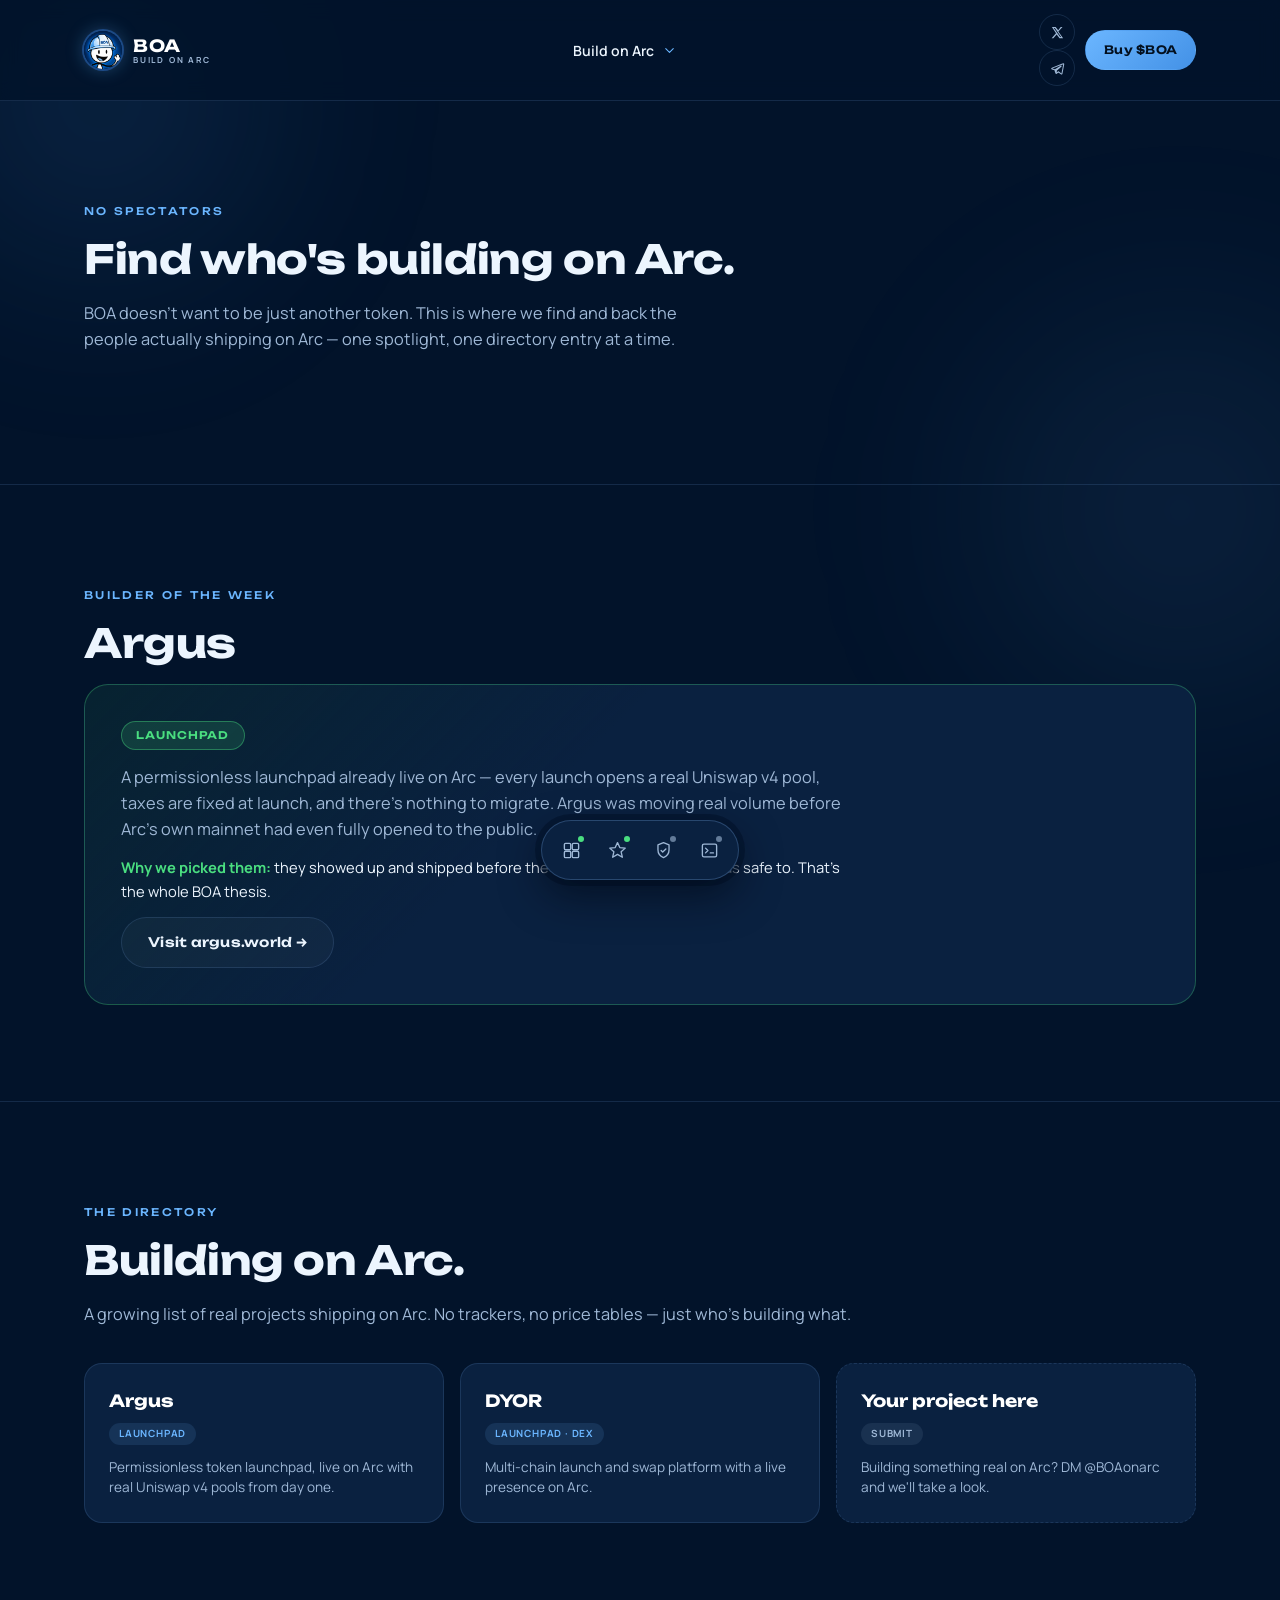
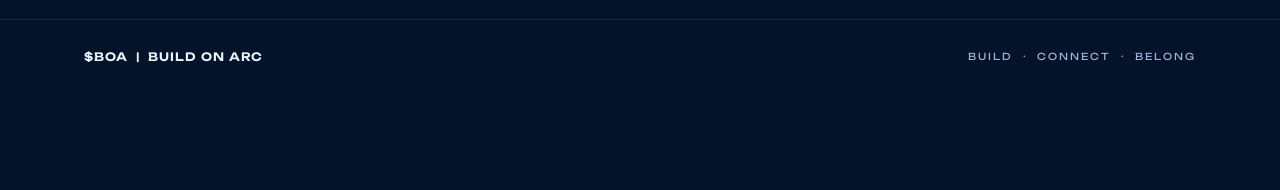
==== builders.html @ 2cd435d5 "Pivot: Builder Directory + Builder of the Week, replacing the trading-utility roadmap A competing pr" ====
<!DOCTYPE html>
<html lang="en">
<head>
<meta charset="UTF-8">
<meta name="viewport" content="width=device-width, initial-scale=1">
<title>Builder Directory — BOA</title>
<meta name="description" content="Every real project building on Arc, in one place — plus a weekly community spotlight. Curated by BOA.">
<meta property="og:title" content="Builder Directory — BOA">
<meta property="og:description" content="Every real project building on Arc, in one place — plus a weekly community spotlight.">
<meta property="og:image" content="images/mascot.jpg">
<meta property="og:type" content="website">
<meta name="twitter:card" content="summary_large_image">
<link rel="icon" href="images/favicon.png">
<link rel="preconnect" href="https://fonts.googleapis.com">
<link rel="preconnect" href="https://fonts.gstatic.com" crossorigin>
<link href="https://fonts.googleapis.com/css2?family=Unbounded:wght@500;600;700;800&family=Manrope:wght@400;500;600;700&family=Caveat:wght@600&display=swap" rel="stylesheet">
<link rel="stylesheet" href="style.css?v=9">
</head>
<body>

<div class="bg-glow bg-glow-1" aria-hidden="true"></div>
<div class="bg-glow bg-glow-2" aria-hidden="true"></div>

<header class="site-header">
  <div class="header-inner">
    <a class="brand" href="index.html">
      <img class="brand-icon" src="images/favicon.png" alt="">
      <span class="brand-text"><span class="brand-mark">BOA</span><span class="brand-tag">BUILD ON ARC</span></span>
    </a>

    <div class="nav-dropdown" id="nav-dropdown">
      <button type="button" class="nav-dropdown-trigger" id="nav-dropdown-trigger" aria-expanded="false" aria-controls="nav-dropdown-panel">
        Build on Arc
        <svg viewBox="0 0 24 24" class="ic nav-caret"><path d="M6 9l6 6 6-6"/></svg>
      </button>
      <div class="nav-dropdown-panel" id="nav-dropdown-panel">
        <div class="nav-dropdown-head">
          <span class="nav-dropdown-eyebrow">Day 1 — building in public</span>
          <p class="nav-dropdown-lede">We're not another trading terminal. BOA finds and backs the people actually building on Arc.</p>
        </div>
        <div class="nav-dropdown-list">
          <a class="nav-item" href="builders.html#directory">
            <svg viewBox="0 0 24 24" class="ic ic-lg"><rect x="3" y="3" width="8" height="8" rx="1.5"/><rect x="13" y="3" width="8" height="8" rx="1.5"/><rect x="3" y="13" width="8" height="8" rx="1.5"/><rect x="13" y="13" width="8" height="8" rx="1.5"/></svg>
            <div class="nav-item-body">
              <span class="nav-item-title">Builder Directory<span class="status-badge status-live">Live</span></span>
              <span class="nav-item-text">Every real project building on Arc, in one place.</span>
            </div>
          </a>
          <a class="nav-item" href="builders.html">
            <svg viewBox="0 0 24 24" class="ic ic-lg"><path d="M12 2l2.9 6.3 6.9.7-5.2 4.7 1.5 6.8L12 17l-6.1 3.5 1.5-6.8L2.2 9l6.9-.7z"/></svg>
            <div class="nav-item-body">
              <span class="nav-item-title">Builder of the Week<span class="status-badge status-live">Live</span></span>
              <span class="nav-item-text">One project, spotlighted by the community.</span>
            </div>
          </a>
          <div class="nav-item">
            <svg viewBox="0 0 24 24" class="ic ic-lg"><path d="M12 2l7 3v6c0 5-3.5 8.5-7 10-3.5-1.5-7-5-7-10V5z"/><path d="M9 12l2 2 4-4"/></svg>
            <div class="nav-item-body">
              <span class="nav-item-title">Proof of Build<span class="status-badge status-progress">Under construction</span></span>
              <span class="nav-item-text">On-chain badges for projects that actually ship.</span>
            </div>
          </div>
          <div class="nav-item">
            <svg viewBox="0 0 24 24" class="ic ic-lg"><rect x="3" y="4" width="18" height="16" rx="2"/><path d="M7 9l3 3-3 3M13 15h4"/></svg>
            <div class="nav-item-body">
              <span class="nav-item-title">Buildlog Hub<span class="status-badge status-progress">Under construction</span></span>
              <span class="nav-item-text">Public build logs from projects across Arc.</span>
            </div>
          </div>
        </div>
        <a class="nav-dropdown-foot" href="https://x.com/BOAonarc" target="_blank" rel="noopener">
          Follow the build on X
          <svg viewBox="0 0 24 24" class="ic ic-fill"><path d="M17.2 3H20l-6.6 7.5L21 21h-5.8l-4.6-6-5.2 6H2.6l7-8L3 3h6l4.1 5.4L17.2 3zm-1 16h1.6L7.7 4.6H6L16.2 19z"/></svg>
        </a>
      </div>
    </div>

    <div class="header-actions">
      <div class="header-socials">
        <a class="icon-btn" href="https://x.com/BOAonarc" target="_blank" rel="noopener" aria-label="BOA on X">
          <svg viewBox="0 0 24 24" class="ic ic-fill"><path d="M17.2 3H20l-6.6 7.5L21 21h-5.8l-4.6-6-5.2 6H2.6l7-8L3 3h6l4.1 5.4L17.2 3zm-1 16h1.6L7.7 4.6H6L16.2 19z"/></svg>
        </a>
        <a class="icon-btn" href="https://t.me/BOAonarc" target="_blank" rel="noopener" aria-label="BOA on Telegram">
          <svg viewBox="0 0 24 24" class="ic"><path d="M21 4.5 3.3 11.4c-.9.35-.86 1.1.05 1.35l4.4 1.37 1.68 5.15c.25.7.9.77 1.37.3l2.4-2.34 4.6 3.4c.62.38 1.2.14 1.37-.6L21.9 5.6c.22-.9-.32-1.36-.9-1.1zM8.3 13.9l9.1-5.7c.4-.25.5-.1.2.17l-7.4 6.7-.3 3.1-1.6-4.27z"/></svg>
        </a>
      </div>
      <a class="btn btn-primary btn-small" href="https://dyorswap.org/token?address=0x78509bCee65A29d1F9571f07108037C0CD560000&chainId=5042" target="_blank" rel="noopener">Buy $BOA</a>
    </div>
  </div>
</header>

<!-- ============ INTRO ============ -->
<section class="section builders-intro reveal">
  <div class="wrap">
    <span class="eyebrow">No spectators</span>
    <h1 class="section-title">Find who's building on Arc.</h1>
    <p class="lede">BOA doesn't want to be just another token. This is where we find and back the people actually shipping on Arc — one spotlight, one directory entry at a time.</p>
  </div>
</section>

<!-- ============ BUILDER OF THE WEEK ============ -->
<section class="section spotlight-section reveal">
  <div class="wrap">
    <span class="eyebrow">Builder of the week</span>
    <h2 class="section-title">Argus</h2>
    <div class="spotlight-card">
      <div class="spotlight-body">
        <span class="spotlight-tag">Launchpad</span>
        <p class="spotlight-desc">A permissionless launchpad already live on Arc — every launch opens a real Uniswap v4 pool, taxes are fixed at launch, and there's nothing to migrate. Argus was moving real volume before Arc's own mainnet had even fully opened to the public.</p>
        <p class="spotlight-why"><strong>Why we picked them:</strong> they showed up and shipped before the ecosystem told them it was safe to. That's the whole BOA thesis.</p>
        <a class="btn btn-ghost" href="https://argus.world" target="_blank" rel="noopener">Visit argus.world →</a>
      </div>
    </div>
  </div>
</section>

<!-- ============ DIRECTORY ============ -->
<section class="section directory-section reveal" id="directory">
  <div class="wrap">
    <span class="eyebrow">The directory</span>
    <h2 class="section-title">Building on Arc.</h2>
    <p class="lede">A growing list of real projects shipping on Arc. No trackers, no price tables — just who's building what.</p>

    <div class="directory-grid">
      <a class="directory-card" href="https://argus.world" target="_blank" rel="noopener">
        <span class="directory-card-name">Argus</span>
        <span class="directory-card-tag">Launchpad</span>
        <p class="directory-card-desc">Permissionless token launchpad, live on Arc with real Uniswap v4 pools from day one.</p>
      </a>
      <a class="directory-card" href="https://dyorswap.org" target="_blank" rel="noopener">
        <span class="directory-card-name">DYOR</span>
        <span class="directory-card-tag">Launchpad · DEX</span>
        <p class="directory-card-desc">Multi-chain launch and swap platform with a live presence on Arc.</p>
      </a>
      <a class="directory-card directory-card-submit" href="https://x.com/BOAonarc" target="_blank" rel="noopener">
        <span class="directory-card-name">Your project here</span>
        <span class="directory-card-tag">Submit</span>
        <p class="directory-card-desc">Building something real on Arc? DM @BOAonarc and we'll take a look.</p>
      </a>
    </div>
  </div>
</section>

<!-- ============ Floating utility dock ============ -->
<nav class="dock" id="dock" aria-label="BOA utilities">
  <a class="dock-item" href="builders.html#directory" aria-label="Builder Directory — Live">
    <svg viewBox="0 0 24 24" class="ic"><rect x="3" y="3" width="8" height="8" rx="1.5"/><rect x="13" y="3" width="8" height="8" rx="1.5"/><rect x="3" y="13" width="8" height="8" rx="1.5"/><rect x="13" y="13" width="8" height="8" rx="1.5"/></svg>
    <span class="dock-dot dock-dot-live"></span>
    <span class="dock-tip">Directory<em>Live</em></span>
  </a>
  <a class="dock-item" href="builders.html" aria-label="Builder of the Week — Live">
    <svg viewBox="0 0 24 24" class="ic"><path d="M12 2l2.9 6.3 6.9.7-5.2 4.7 1.5 6.8L12 17l-6.1 3.5 1.5-6.8L2.2 9l6.9-.7z"/></svg>
    <span class="dock-dot dock-dot-live"></span>
    <span class="dock-tip">Spotlight<em>Live</em></span>
  </a>
  <button type="button" class="dock-item" data-status="progress" aria-label="Proof of Build — Under construction">
    <svg viewBox="0 0 24 24" class="ic"><path d="M12 2l7 3v6c0 5-3.5 8.5-7 10-3.5-1.5-7-5-7-10V5z"/><path d="M9 12l2 2 4-4"/></svg>
    <span class="dock-dot"></span>
    <span class="dock-tip">Proof of Build<em>Under construction</em></span>
  </button>
  <button type="button" class="dock-item" data-status="progress" aria-label="Buildlog Hub — Under construction">
    <svg viewBox="0 0 24 24" class="ic"><rect x="3" y="4" width="18" height="16" rx="2"/><path d="M7 9l3 3-3 3M13 15h4"/></svg>
    <span class="dock-dot"></span>
    <span class="dock-tip">Buildlog<em>Under construction</em></span>
  </button>
</nav>

<footer class="site-footer">
  <div class="wrap footer-inner">
    <span class="footer-brand">$BOA&nbsp;&nbsp;|&nbsp;&nbsp;BUILD ON ARC</span>
    <span class="footer-ticker">BUILD&nbsp;&nbsp;·&nbsp;&nbsp;CONNECT&nbsp;&nbsp;·&nbsp;&nbsp;BELONG</span>
  </div>
</footer>

<script src="script.js?v=9"></script>
</body>
</html>
---- style.css ----
:root{
  --navy-deep:#02132a;
  --navy:#071c38;
  --navy-mid:#0d2b52;
  --panel:#0a2140;
  --panel-hi:#0f2c52;
  --line:rgba(120,170,230,.16);
  --ice:#ecf5fe;
  --ice-dim:#9fb8d6;
  --blue:#4391e6;
  --blue-bright:#6bb6ff;
  --blue-deep:#1c4a86;
  --maxw:1160px;
  --font-body:'Manrope',sans-serif;
  --font-display:'Unbounded',sans-serif;
  --font-script:'Caveat',cursive;
}

*{box-sizing:border-box;}
html{scroll-behavior:smooth;}
body{
  margin:0;background:var(--navy-deep);color:var(--ice);
  font-family:var(--font-body);line-height:1.6;
  -webkit-font-smoothing:antialiased;overflow-x:hidden;position:relative;
  padding-bottom:96px; /* keeps the floating dock from covering the footer */
}
img{max-width:100%;display:block;}
a{color:inherit;text-decoration:none;}
.wrap{max-width:var(--maxw);margin:0 auto;padding:0 24px;position:relative;}

/* ---------- inline SVG icons ---------- */
.ic{width:22px;height:22px;fill:none;stroke:currentColor;stroke-width:1.7;stroke-linecap:round;stroke-linejoin:round;flex-shrink:0;}
.ic-lg{width:28px;height:28px;}
.ic-fill{fill:currentColor;stroke:none;}

/* ---------- ambient background glow ---------- */
.bg-glow{position:fixed;border-radius:50%;filter:blur(90px);pointer-events:none;z-index:0;opacity:.5;}
.bg-glow-1{width:500px;height:500px;background:radial-gradient(circle,rgba(67,145,230,.35),transparent 70%);top:-150px;left:-150px;animation:drift1 22s ease-in-out infinite;}
.bg-glow-2{width:600px;height:600px;background:radial-gradient(circle,rgba(107,182,255,.22),transparent 70%);bottom:10%;right:-200px;animation:drift2 26s ease-in-out infinite;}
@keyframes drift1{0%,100%{transform:translate(0,0);}50%{transform:translate(60px,80px);}}
@keyframes drift2{0%,100%{transform:translate(0,0);}50%{transform:translate(-70px,-50px);}}
@media (prefers-reduced-motion:reduce){.bg-glow,.marquee-track,.hero-mascot,.arc-graphic{animation:none !important;}}

header,.hero,.marquee,.section,footer{position:relative;z-index:1;}

/* ---------- scroll-reveal (progressive enhancement, visible by default) ---------- */
.reveal{transition:opacity .7s ease,transform .7s ease;}
.reveal.reveal-pending{opacity:0;transform:translateY(28px);}
.reveal.is-visible{opacity:1;transform:translateY(0);}

/* ---------- shared section rhythm ---------- */
.section{padding:96px 0;border-bottom:1px solid var(--line);}
.eyebrow{
  display:inline-block;font-family:var(--font-display);font-size:.66rem;font-weight:500;
  letter-spacing:.22em;text-transform:uppercase;color:var(--blue-bright);margin-bottom:16px;
}
.section-title{
  font-family:var(--font-display);font-weight:700;font-size:2.2rem;font-size:clamp(1.7rem,3.4vw,2.5rem);
  letter-spacing:-.01em;line-height:1.15;margin:0 0 18px;color:var(--ice);
}
.lede{font-size:1.02rem;color:var(--ice-dim);margin:0 0 36px;}

/* ---------- buttons ---------- */
.btn{
  display:inline-flex;align-items:center;gap:9px;font-family:var(--font-display);font-weight:600;
  font-size:.82rem;letter-spacing:.02em;padding:14px 26px;border-radius:100px;cursor:pointer;border:1px solid transparent;
  transition:transform .15s ease,background .15s ease,border-color .15s ease,box-shadow .15s ease;
}
.btn:hover{transform:translateY(-2px);}
.btn-arrow{transition:transform .15s ease;}
.btn:hover .btn-arrow{transform:translateX(3px);}
.btn-primary{background:linear-gradient(135deg,var(--blue-bright),var(--blue));color:#03101f;}
.btn-primary:hover{background:linear-gradient(135deg,#82c3ff,#5a9fee);box-shadow:0 8px 24px rgba(67,145,230,.35);}
.btn-ghost{background:rgba(255,255,255,.03);border-color:var(--line);color:var(--ice);}
.btn-ghost:hover{border-color:var(--blue-bright);color:var(--blue-bright);}
.btn-small{padding:10px 18px;font-size:.72rem;}
.btn-large{padding:16px 32px;font-size:.88rem;}
.btn-x{background:#fff;color:#02132a;}
.btn-x:hover{background:var(--blue-bright);color:#03101f;}
.btn-x .ic-fill{width:16px;height:16px;}

/* ---------- header ---------- */
.site-header{
  position:sticky;top:0;z-index:50;background:rgba(2,19,42,.86);backdrop-filter:blur(10px);
  border-bottom:1px solid var(--line);
}
.header-inner{
  max-width:var(--maxw);margin:0 auto;padding:14px 24px;
  display:flex;align-items:center;justify-content:space-between;gap:20px;
}
.brand{display:flex;align-items:center;gap:11px;}
.brand-icon{width:38px;height:38px;border-radius:50%;box-shadow:0 0 0 2px var(--blue-deep),0 0 18px rgba(107,182,255,.35);}
.brand-text{display:flex;flex-direction:column;line-height:1.15;}
.brand-mark{font-family:var(--font-display);font-weight:700;font-size:1.05rem;letter-spacing:.03em;color:#fff;}
.brand-tag{font-size:.52rem;font-weight:700;letter-spacing:.22em;color:var(--ice-dim);}
.header-actions{display:flex;align-items:center;gap:10px;}
.icon-btn{
  width:36px;height:36px;border-radius:50%;border:1px solid var(--line);
  display:flex;align-items:center;justify-content:center;color:var(--ice-dim);
  transition:border-color .15s,color .15s,transform .15s;
}
.icon-btn .ic{width:15px;height:15px;}
.icon-btn:hover{border-color:var(--blue-bright);color:var(--blue-bright);transform:translateY(-2px);}

/* ---------- "Build on Arc" nav dropdown ---------- */
.nav-dropdown{position:relative;}
.nav-dropdown-trigger{
  display:flex;align-items:center;gap:8px;background:none;border:1px solid transparent;cursor:pointer;
  font-family:var(--font-body);font-size:.88rem;font-weight:600;color:var(--ice);
  padding:9px 16px;border-radius:100px;transition:border-color .15s,background .15s;
}
.nav-dropdown-trigger:hover,.nav-dropdown.is-open .nav-dropdown-trigger{
  border-color:var(--line);background:var(--panel);
}
.nav-caret{width:15px;height:15px;color:var(--blue-bright);transition:transform .2s ease;}
.nav-dropdown.is-open .nav-caret{transform:rotate(180deg);}

.nav-dropdown-panel{
  position:absolute;top:calc(100% + 12px);left:50%;transform:translate(-50%,-8px);
  width:380px;max-width:calc(100vw - 32px);
  background:var(--navy);border:1px solid var(--line);border-radius:20px;
  box-shadow:0 20px 60px rgba(0,10,25,.55);
  padding:22px;opacity:0;visibility:hidden;pointer-events:none;
  transition:opacity .18s ease,transform .18s ease,visibility .18s;
  z-index:60;
}
.nav-dropdown.is-open .nav-dropdown-panel{
  opacity:1;visibility:visible;pointer-events:auto;transform:translate(-50%,0);
}
.nav-dropdown-head{margin-bottom:16px;padding-bottom:16px;border-bottom:1px solid var(--line);}
.nav-dropdown-eyebrow{
  display:block;font-family:var(--font-display);font-size:.62rem;font-weight:600;letter-spacing:.1em;
  text-transform:uppercase;color:var(--blue-bright);margin-bottom:8px;
}
.nav-dropdown-lede{font-size:.82rem;color:var(--ice-dim);margin:0;line-height:1.5;}
.nav-dropdown-list{display:flex;flex-direction:column;gap:4px;max-height:52vh;overflow-y:auto;}
.nav-item{display:flex;gap:13px;align-items:flex-start;padding:11px 8px;border-radius:12px;transition:background .15s;}
.nav-item:hover{background:var(--panel);}
.nav-item .ic-lg{width:22px;height:22px;color:var(--blue-bright);flex-shrink:0;margin-top:1px;}
.nav-item-body{display:flex;flex-direction:column;gap:4px;min-width:0;}
.nav-item-title{display:flex;align-items:center;flex-wrap:wrap;gap:8px;font-weight:600;font-size:.88rem;color:#fff;}
.nav-item-text{font-size:.76rem;color:var(--ice-dim);line-height:1.4;}
.status-badge{
  font-family:var(--font-display);font-size:.56rem;font-weight:600;letter-spacing:.05em;text-transform:uppercase;
  padding:3px 9px;border-radius:100px;white-space:nowrap;
}
.status-progress{background:rgba(159,184,214,.12);color:var(--ice-dim);border:1px solid var(--line);}
.status-soon{background:rgba(107,182,255,.14);color:var(--blue-bright);border:1px solid var(--blue-deep);}
.status-live{background:rgba(74,222,128,.14);color:#4ade80;border:1px solid rgba(74,222,128,.4);}
.nav-dropdown-foot{
  display:flex;align-items:center;justify-content:center;gap:8px;margin-top:16px;padding-top:16px;
  border-top:1px solid var(--line);font-family:var(--font-display);font-size:.78rem;font-weight:600;
  color:var(--blue-bright);
}
.nav-dropdown-foot .ic-fill{width:14px;height:14px;}
.nav-dropdown-foot:hover{color:var(--ice);}

/* ---------- hero (coded, no artwork image) ---------- */
.hero{
  position:relative;overflow:hidden;text-align:center;
  padding:84px 0 72px;
  background:
    radial-gradient(900px 500px at 50% -10%, rgba(67,145,230,.22), transparent 65%),
    radial-gradient(700px 420px at 85% 90%, rgba(28,74,134,.35), transparent 60%),
    var(--navy-deep);
  border-bottom:1px solid var(--line);
}
.hero-arc{position:absolute;left:50%;bottom:-4px;transform:translateX(-50%);width:min(1100px,130vw);pointer-events:none;opacity:.9;}
.hero-arc svg{width:100%;height:auto;display:block;}
.hero-inner{display:flex;flex-direction:column;align-items:center;}
.hero-mascot{
  width:104px;height:104px;border-radius:50%;margin-bottom:26px;
  box-shadow:0 0 0 3px var(--blue-deep),0 0 42px rgba(107,182,255,.45);
  animation:mascotFloat 5s ease-in-out infinite;
}
@keyframes mascotFloat{0%,100%{transform:translateY(0);}50%{transform:translateY(-9px);}}
.hero-kicker{
  font-family:var(--font-display);font-weight:500;font-size:.72rem;letter-spacing:.42em;
  text-transform:uppercase;color:var(--blue-bright);margin-bottom:10px;
}
.hero-wordmark{
  font-family:var(--font-display);font-weight:800;
  font-size:7rem;font-size:clamp(4.2rem,14vw,9rem);line-height:1;letter-spacing:.01em;margin:0 0 22px;
  color:#fff;
  filter:drop-shadow(0 6px 34px rgba(107,182,255,.35));
}
/* Gradient fill only where text-clipping is actually supported — a browser
   without it would otherwise render transparent (invisible) text. */
@supports ((-webkit-background-clip:text) or (background-clip:text)){
  .hero-wordmark{
    background:linear-gradient(180deg,#ffffff 30%,var(--blue-bright) 100%);
    -webkit-background-clip:text;background-clip:text;color:transparent;
  }
}
.hero-sub{
  font-family:var(--font-display);font-weight:600;font-size:1.1rem;font-size:clamp(.92rem,2.2vw,1.2rem);
  letter-spacing:.06em;text-transform:uppercase;line-height:1.75;color:var(--ice);margin:0 0 34px;
}
.hero-sub span{color:var(--blue-bright);}
.hero-cta-row{display:flex;gap:14px;flex-wrap:wrap;justify-content:center;margin-bottom:20px;}
.hero-script{
  font-family:var(--font-script);font-size:1.6rem;color:var(--blue-bright);
  transform:rotate(-3deg);opacity:.9;
}
.hero-cards{
  position:relative;display:grid;grid-template-columns:repeat(4,1fr);gap:12px;
  margin-top:56px;text-align:left;
}
.hero-card{
  display:flex;gap:14px;align-items:flex-start;
  background:rgba(10,33,64,.72);backdrop-filter:blur(6px);
  border:1px solid var(--line);border-radius:16px;padding:20px;
  transition:border-color .2s,transform .2s;
}
.hero-card:hover{border-color:var(--blue-bright);transform:translateY(-4px);}
.hero-card .ic-lg{color:var(--blue-bright);margin-top:2px;}
.hero-card-body{display:flex;flex-direction:column;gap:4px;}
.hero-card-title{font-family:var(--font-display);font-weight:600;font-size:.8rem;color:#fff;}
.hero-card-text{font-size:.78rem;color:var(--ice-dim);line-height:1.5;}

/* ---------- floating utility dock ---------- */
.dock{
  position:fixed;left:50%;bottom:20px;transform:translateX(-50%);z-index:45;
  display:flex;align-items:center;gap:2px;
  background:#0a2140;border:1px solid rgba(120,170,230,.28);border-radius:100px;
  padding:7px;box-shadow:0 16px 40px rgba(0,8,20,.6),0 0 0 6px rgba(2,19,42,.55);
}
.dock-item{
  position:relative;width:44px;height:44px;border-radius:50%;background:none;border:none;cursor:pointer;
  display:flex;align-items:center;justify-content:center;color:var(--ice-dim);
  transition:background .15s,color .15s,transform .15s;
}
.dock-item .ic{width:19px;height:19px;}
.dock-item:hover{background:var(--panel-hi);color:var(--blue-bright);transform:translateY(-3px);}
.dock-dot{position:absolute;top:8px;right:9px;width:6px;height:6px;border-radius:50%;background:var(--ice-dim);opacity:.6;}
.dock-dot-soon{background:var(--blue-bright);opacity:1;}
.dock-dot-live{background:#4ade80;opacity:1;}
.dock-tip{
  position:absolute;bottom:calc(100% + 12px);left:50%;transform:translate(-50%,4px);
  background:var(--navy);border:1px solid var(--line);border-radius:10px;padding:8px 12px;
  font-family:var(--font-display);font-size:.68rem;font-weight:600;color:#fff;white-space:nowrap;
  display:flex;flex-direction:column;gap:2px;align-items:center;
  opacity:0;visibility:hidden;pointer-events:none;transition:opacity .15s,transform .15s;
  box-shadow:0 10px 24px rgba(0,8,20,.4);
}
.dock-tip em{font-style:normal;font-size:.6rem;font-weight:500;letter-spacing:.04em;color:var(--ice-dim);text-transform:uppercase;}
.dock-item:hover .dock-tip{opacity:1;visibility:visible;transform:translate(-50%,0);}

/* ---------- marquee ---------- */
.marquee{
  background:var(--panel);border-bottom:1px solid var(--line);overflow:hidden;padding:13px 0;white-space:nowrap;
}
.marquee-track{display:inline-flex;align-items:center;gap:22px;animation:marquee 26s linear infinite;}
.marquee-track span{font-family:var(--font-display);font-weight:500;font-size:.68rem;letter-spacing:.18em;text-transform:uppercase;color:var(--ice-dim);}
.marquee-track .dot{width:5px;height:5px;border-radius:50%;background:var(--blue-bright);flex-shrink:0;}
@keyframes marquee{from{transform:translateX(0);}to{transform:translateX(-50%);}}

/* ---------- story ---------- */
.story-row{display:flex;flex-wrap:wrap;gap:12px;margin-bottom:28px;}
.story-chip{
  padding:11px 20px;border-radius:100px;border:1px solid var(--line);background:var(--panel);
  font-size:.86rem;color:var(--ice-dim);transition:transform .15s,border-color .15s;
}
.story-chip:hover{transform:translateY(-2px);border-color:var(--blue-bright);}
.story-chip-accent{border-color:var(--blue-bright);color:var(--blue-bright);}
.disclaimer{font-size:.74rem;color:var(--ice-dim);opacity:.55;margin:0;}

/* ---------- why arc: pillars ---------- */
.pillar-row{display:grid;grid-template-columns:repeat(4,1fr);gap:14px;}
.pillar-card{
  background:var(--panel);border:1px solid var(--line);border-radius:18px;padding:32px 18px;
  text-align:center;transition:border-color .2s,transform .2s;
  display:flex;flex-direction:column;gap:14px;align-items:center;
}
.pillar-card:hover{border-color:var(--blue-bright);transform:translateY(-4px);}
.pillar-card .ic-lg{color:var(--blue-bright);}
.pillar-word{font-family:var(--font-display);font-weight:600;font-size:.95rem;color:#fff;}

/* ---------- builder roles ---------- */
.role-row{display:flex;flex-wrap:wrap;justify-content:center;gap:14px;}
.role-card{
  flex:1 1 140px;max-width:180px;background:var(--panel);border:1px solid var(--line);border-radius:18px;
  padding:28px 16px;text-align:center;display:flex;flex-direction:column;align-items:center;gap:12px;
  transition:transform .2s,border-color .2s;
}
.role-card:hover{transform:translateY(-4px);border-color:var(--blue-bright);}
.role-card .ic-lg{color:var(--blue-bright);}
.role-label{font-size:.82rem;font-weight:600;color:var(--ice-dim);}

/* ---------- chart ---------- */
.chart-frame{
  background:var(--panel);border:1px solid var(--line);border-radius:20px;overflow:hidden;
  height:520px;width:100%;
}
.chart-frame iframe{width:100%;height:100%;border:0;}

/* ---------- build the arc ---------- */
.arc-build-section{text-align:center;}
.arc-build-section .wrap{display:flex;flex-direction:column;align-items:center;}
.arc-steps{display:flex;flex-wrap:wrap;gap:10px;margin:8px 0 42px;width:100%;}
.arc-step{
  flex:1 1 200px;display:flex;align-items:center;justify-content:center;gap:10px;padding:16px 20px;border-radius:100px;
  background:var(--panel);border:1px solid var(--line);opacity:.35;transform:translateY(10px);
  transition:opacity .5s ease,transform .5s ease,border-color .3s ease;
}
.arc-step.is-visible{opacity:1;transform:translateY(0);border-color:var(--blue-bright);}
.arc-step-num{font-family:var(--font-display);font-weight:600;color:var(--blue-bright);font-size:.75rem;}
.arc-step-label{font-size:.86rem;color:var(--ice);}
.arc-showcase{
  display:flex;align-items:center;gap:48px;width:100%;margin-bottom:36px;
  background:var(--panel);border:1px solid var(--line);border-radius:24px;padding:28px;
}
.arc-showcase-img{flex:0 0 300px;width:300px;border-radius:16px;display:block;}
.arc-showcase-text{flex:1;text-align:left;}
.arc-showcase-text p{font-size:1.05rem;color:var(--ice-dim);margin:0 0 12px;}
.arc-showcase-text p:last-child{font-family:var(--font-display);font-weight:700;color:#fff;font-size:1.25rem;margin:0;}
.arc-tagline{font-family:var(--font-script);font-size:1.7rem;color:var(--blue-bright);margin:0;transform:rotate(-2deg);}
@keyframes float{0%,100%{transform:translateY(0);}50%{transform:translateY(-10px);}}

/* ---------- mini game ---------- */
.game-section{text-align:center;}
.game-section .lede{margin-left:auto;margin-right:auto;}
.game-box{
  background:var(--panel);border:1px solid var(--line);border-radius:24px;padding:44px 36px;
  width:100%;text-align:center;
}
.game-stats{display:flex;justify-content:center;gap:80px;margin-bottom:32px;}
.game-stat{display:flex;flex-direction:column;gap:3px;}
.game-stat-label{font-size:.6rem;font-weight:700;letter-spacing:.16em;text-transform:uppercase;color:var(--ice-dim);}
.game-stat-value{font-family:var(--font-display);font-weight:700;font-size:1.5rem;color:var(--blue-bright);}
.game-tower{
  display:flex;flex-direction:row-reverse;justify-content:center;align-items:flex-end;flex-wrap:wrap-reverse;
  gap:3px;min-height:64px;max-height:100px;overflow:hidden;margin-bottom:20px;
}
.game-brick{
  width:22px;height:14px;border-radius:3px;
  background:linear-gradient(135deg,var(--blue-bright),var(--blue));
  animation:brickPop .25s ease;
}
@keyframes brickPop{from{transform:scale(0);opacity:0;}to{transform:scale(1);opacity:1;}}
.game-tap{
  background:none;border:none;cursor:pointer;padding:0;position:relative;
  display:inline-flex;flex-direction:column;align-items:center;gap:14px;
  -webkit-tap-highlight-color:transparent;user-select:none;
}
.game-tap img{
  width:140px;height:140px;border-radius:50%;object-fit:cover;
  border:3px solid var(--blue-bright);transition:transform .08s ease;
  box-shadow:0 0 34px rgba(107,182,255,.35);
}
.game-tap:active img,.game-tap.tapped img{transform:scale(.92);}
.game-tap-hint{font-family:var(--font-display);font-weight:500;font-size:.72rem;letter-spacing:.1em;text-transform:uppercase;color:var(--ice-dim);}
.game-result{min-height:1.4em;font-weight:600;color:var(--blue-bright);margin:16px 0 0;}

/* ---------- builders page ---------- */
.builders-intro .lede{max-width:640px;}
.spotlight-card{
  background:linear-gradient(135deg,rgba(74,222,128,.08),var(--panel) 40%);
  border:1px solid rgba(74,222,128,.3);border-radius:24px;padding:36px;width:100%;
}
.spotlight-body{display:flex;flex-direction:column;align-items:flex-start;gap:14px;text-align:left;}
.spotlight-tag{
  font-family:var(--font-display);font-size:.66rem;font-weight:600;letter-spacing:.1em;text-transform:uppercase;
  color:#4ade80;background:rgba(74,222,128,.14);border:1px solid rgba(74,222,128,.4);border-radius:100px;padding:5px 14px;
}
.spotlight-desc{font-size:1.02rem;color:var(--ice-dim);margin:0;max-width:720px;}
.spotlight-why{font-size:.92rem;color:var(--ice);margin:0;max-width:720px;}
.spotlight-why strong{color:#4ade80;}

.directory-grid{display:grid;grid-template-columns:repeat(3,1fr);gap:16px;}
.directory-card{
  display:flex;flex-direction:column;align-items:flex-start;gap:8px;text-align:left;
  background:var(--panel);border:1px solid var(--line);border-radius:18px;padding:24px;
  transition:border-color .15s,transform .15s;
}
.directory-card:hover{border-color:var(--blue-bright);transform:translateY(-3px);}
.directory-card-name{font-family:var(--font-display);font-weight:700;font-size:1.05rem;color:#fff;}
.directory-card-tag{
  font-size:.62rem;font-weight:700;letter-spacing:.08em;text-transform:uppercase;color:var(--blue-bright);
  background:rgba(107,182,255,.12);border-radius:100px;padding:3px 10px;
}
.directory-card-desc{font-size:.85rem;color:var(--ice-dim);margin:4px 0 0;line-height:1.5;}
.directory-card-submit{border-style:dashed;border-color:var(--line);}
.directory-card-submit:hover{border-color:var(--blue-bright);}
.directory-card-submit .directory-card-tag{color:var(--ice-dim);background:rgba(159,184,214,.1);}

/* ---------- token ---------- */
.token-section{text-align:center;}
.token-section .lede{margin-left:auto;margin-right:auto;}
.token-card{
  background:var(--panel);border:1px solid var(--line);border-radius:20px;padding:40px;width:100%;
  text-align:left;
}
.token-row{display:flex;gap:64px;margin-bottom:28px;flex-wrap:wrap;}
.token-field{display:flex;flex-direction:column;gap:5px;}
.token-field-label{font-size:.62rem;font-weight:700;letter-spacing:.16em;text-transform:uppercase;color:var(--ice-dim);}
.token-field-value{font-family:var(--font-display);font-weight:600;font-size:1rem;color:#fff;}
.token-ca-row{display:flex;flex-direction:column;gap:9px;margin-bottom:28px;padding-top:20px;border-top:1px solid var(--line);}
.token-ca-line{display:flex;align-items:center;gap:10px;flex-wrap:wrap;}
.token-ca{
  font-family:monospace;font-size:.8rem;color:var(--ice);background:var(--panel-hi);
  border:1px solid var(--line);border-radius:8px;padding:9px 12px;overflow-x:auto;white-space:nowrap;
  flex:1;min-width:0;
}
.btn-copy{
  flex-shrink:0;background:var(--panel-hi);border:1px solid var(--line);color:var(--ice-dim);
  font-size:.76rem;font-weight:600;padding:9px 15px;border-radius:8px;cursor:pointer;font-family:inherit;
  transition:color .15s,border-color .15s;
}
.btn-copy:hover{color:#fff;border-color:var(--blue-bright);}
.btn-copy.is-copied{color:var(--blue-bright);border-color:var(--blue-bright);}
.token-btn-row{display:flex;flex-wrap:wrap;gap:10px;}

/* ---------- community ---------- */
.community-grid{display:grid;grid-template-columns:repeat(4,1fr);gap:12px;margin-bottom:34px;}
.community-card{
  background:var(--panel);border:1px solid var(--line);border-radius:16px;padding:24px 16px;
  text-align:center;font-size:.86rem;font-weight:600;color:var(--ice);
  display:flex;flex-direction:column;align-items:center;gap:12px;
  transition:border-color .15s,transform .15s;
}
.community-card:hover{border-color:var(--blue-bright);transform:translateY(-3px);}
.community-card .ic-lg{color:var(--blue-bright);}

/* ---------- final CTA ---------- */
.final-section{
  text-align:center;border-bottom:none;
  background:radial-gradient(700px 400px at 50% 30%, rgba(67,145,230,.14), transparent 70%);
}
.final-title{font-family:var(--font-display);font-weight:700;font-size:2rem;font-size:clamp(1.6rem,3.2vw,2.3rem);margin:0 0 12px;}
.final-sub{font-size:1.02rem;color:var(--ice-dim);margin:0 0 32px;}

/* ---------- footer ---------- */
.site-footer{padding:28px 0;}
.footer-inner{display:flex;justify-content:space-between;align-items:center;flex-wrap:wrap;gap:10px;}
.footer-brand{font-family:var(--font-display);font-weight:600;font-size:.72rem;letter-spacing:.08em;color:var(--ice);}
.footer-ticker{font-family:var(--font-display);font-size:.6rem;letter-spacing:.2em;color:var(--ice-dim);}

/* ---------- responsive ---------- */
@media (max-width:960px){
  .hero-cards{grid-template-columns:repeat(2,1fr);}
}
@media (max-width:820px){
  .header-socials{display:none;}
  .section{padding:64px 0;}
  .hero{padding:60px 0 48px;}
  .pillar-row{grid-template-columns:repeat(2,1fr);}
  .directory-grid{grid-template-columns:1fr;}
  .community-grid{grid-template-columns:repeat(2,1fr);}
  .token-card{padding:26px;}
  .chart-frame{height:400px;}
  .game-tap img{width:110px;height:110px;}
  .bg-glow{display:none;}
  .nav-dropdown-trigger{font-size:.78rem;padding:8px 12px;white-space:nowrap;}
  .btn-small{padding:8px 14px;font-size:.68rem;white-space:nowrap;}
  .header-inner{gap:8px;padding:12px 16px;}
  .brand-tag{display:none;}
  .nav-dropdown-panel{position:fixed;top:70px;left:16px;right:16px;transform:translateY(-8px);width:auto;max-width:none;}
  .nav-dropdown.is-open .nav-dropdown-panel{transform:translateY(0);}
  .arc-showcase{flex-direction:column;gap:20px;padding:20px;text-align:center;}
  .arc-showcase-img{width:100%;max-width:280px;flex-basis:auto;}
  .arc-showcase-text{text-align:center;}
}
@media (max-width:520px){
  .hero-cards{grid-template-columns:1fr;}
}
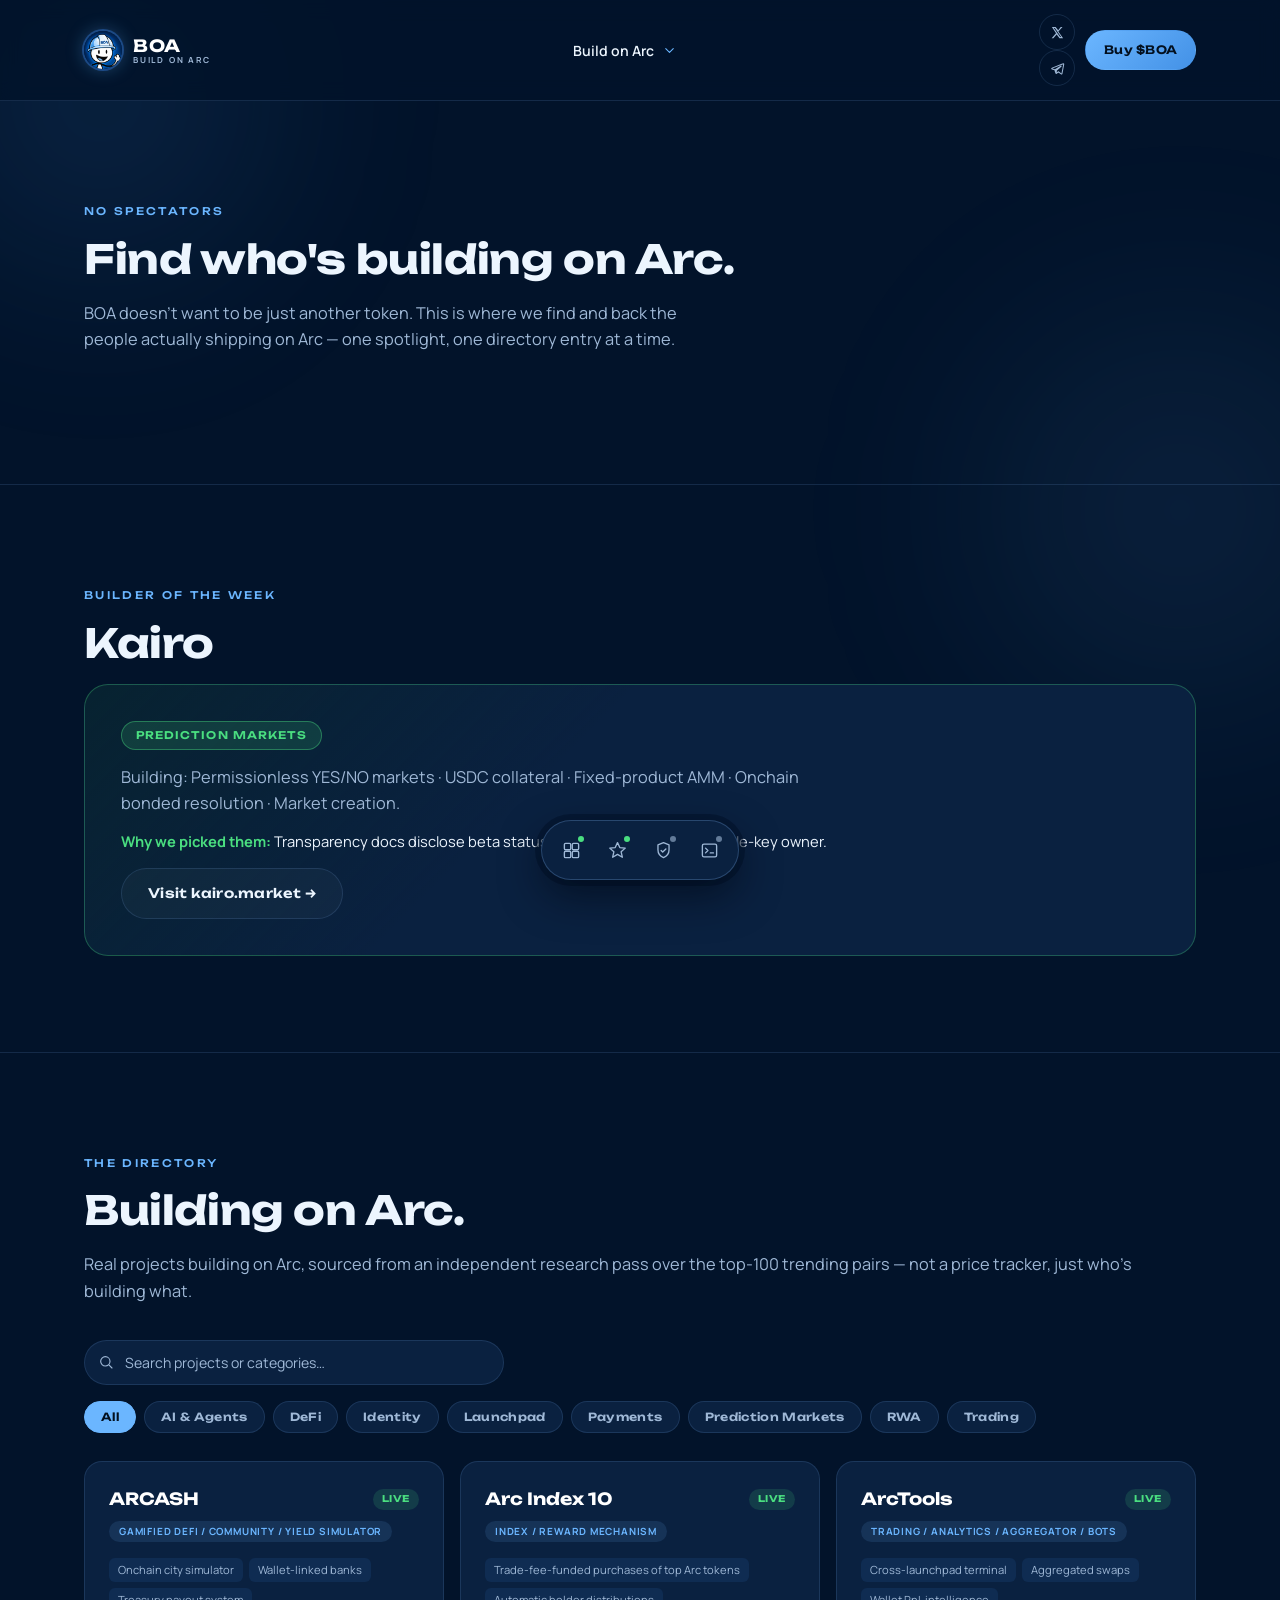
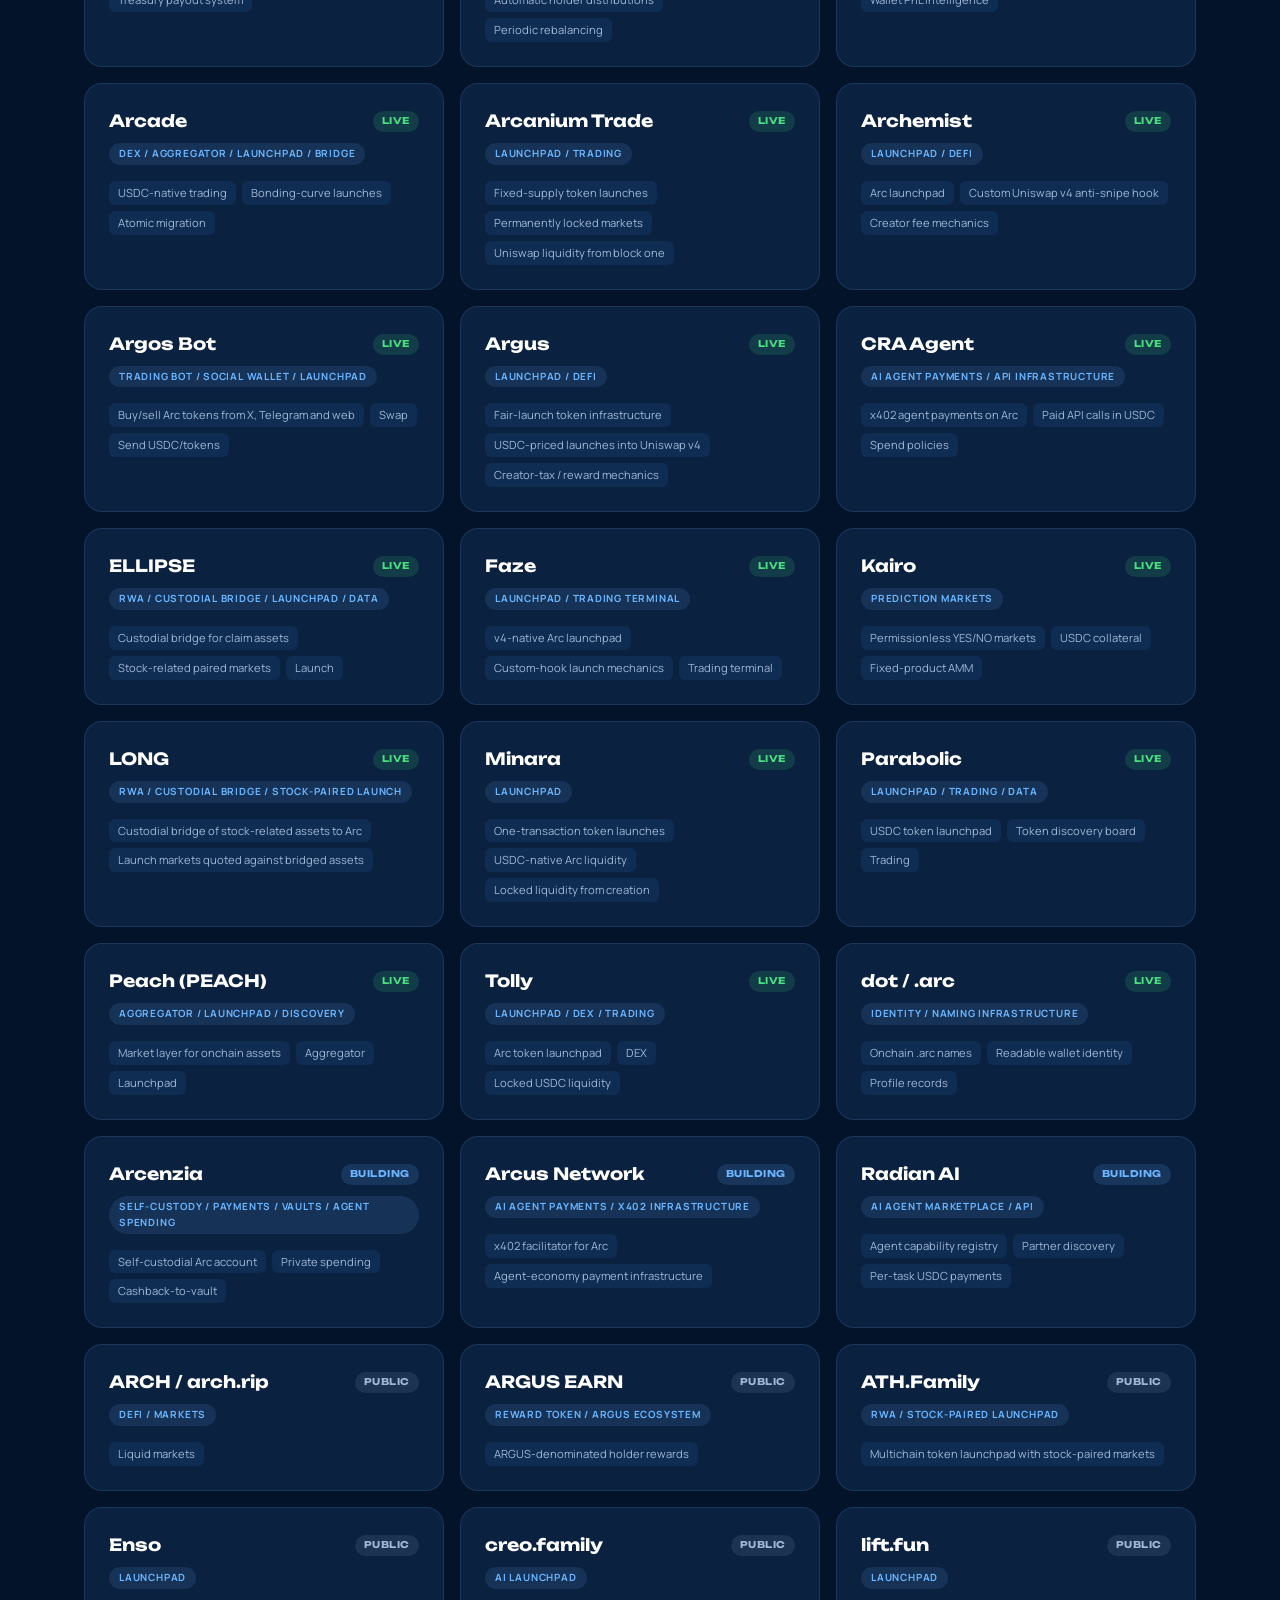
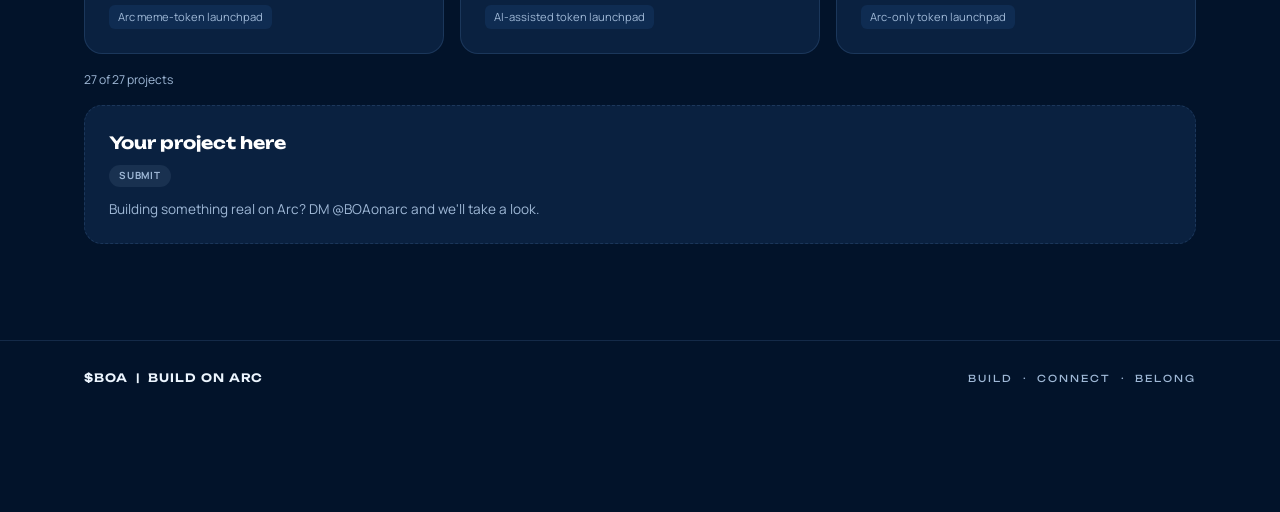
==== commit ccd08a6f: "Real data for Builder Directory + Builder of the Week, from the Arc top-100 research pass builders-d" ====
--- a/builders.html
+++ b/builders.html
@@ -102,15 +102,8 @@
 <section class="section spotlight-section reveal">
   <div class="wrap">
     <span class="eyebrow">Builder of the week</span>
-    <h2 class="section-title">Argus</h2>
-    <div class="spotlight-card">
-      <div class="spotlight-body">
-        <span class="spotlight-tag">Launchpad</span>
-        <p class="spotlight-desc">A permissionless launchpad already live on Arc — every launch opens a real Uniswap v4 pool, taxes are fixed at launch, and there's nothing to migrate. Argus was moving real volume before Arc's own mainnet had even fully opened to the public.</p>
-        <p class="spotlight-why"><strong>Why we picked them:</strong> they showed up and shipped before the ecosystem told them it was safe to. That's the whole BOA thesis.</p>
-        <a class="btn btn-ghost" href="https://argus.world" target="_blank" rel="noopener">Visit argus.world →</a>
-      </div>
-    </div>
+    <h2 class="section-title" id="spotlight-name">Loading…</h2>
+    <div class="spotlight-card" id="spotlight-card"></div>
   </div>
 </section>
 
@@ -119,25 +112,25 @@
   <div class="wrap">
     <span class="eyebrow">The directory</span>
     <h2 class="section-title">Building on Arc.</h2>
-    <p class="lede">A growing list of real projects shipping on Arc. No trackers, no price tables — just who's building what.</p>
+    <p class="lede">Real projects building on Arc, sourced from an independent research pass over the top-100 trending pairs — not a price tracker, just who's building what.</p>
 
-    <div class="directory-grid">
-      <a class="directory-card" href="https://argus.world" target="_blank" rel="noopener">
-        <span class="directory-card-name">Argus</span>
-        <span class="directory-card-tag">Launchpad</span>
-        <p class="directory-card-desc">Permissionless token launchpad, live on Arc with real Uniswap v4 pools from day one.</p>
-      </a>
-      <a class="directory-card" href="https://dyorswap.org" target="_blank" rel="noopener">
-        <span class="directory-card-name">DYOR</span>
-        <span class="directory-card-tag">Launchpad · DEX</span>
-        <p class="directory-card-desc">Multi-chain launch and swap platform with a live presence on Arc.</p>
-      </a>
-      <a class="directory-card directory-card-submit" href="https://x.com/BOAonarc" target="_blank" rel="noopener">
-        <span class="directory-card-name">Your project here</span>
-        <span class="directory-card-tag">Submit</span>
-        <p class="directory-card-desc">Building something real on Arc? DM @BOAonarc and we'll take a look.</p>
-      </a>
+    <div class="directory-controls">
+      <div class="directory-search-wrap">
+        <svg viewBox="0 0 24 24" class="ic directory-search-icon"><circle cx="11" cy="11" r="7"/><path d="M21 21l-4.3-4.3"/></svg>
+        <input type="search" id="directory-search" class="directory-search" placeholder="Search projects or categories…">
+      </div>
+      <div class="directory-filters" id="directory-filters"></div>
     </div>
+
+    <div class="directory-grid" id="directory-grid"></div>
+    <p class="directory-empty" id="directory-empty">No projects match that search.</p>
+    <p class="directory-count" id="directory-count"></p>
+
+    <a class="directory-card directory-card-submit" href="https://x.com/BOAonarc" target="_blank" rel="noopener">
+      <span class="directory-card-name">Your project here</span>
+      <span class="directory-card-tag">Submit</span>
+      <p class="directory-card-desc">Building something real on Arc? DM @BOAonarc and we'll take a look.</p>
+    </a>
   </div>
 </section>
 
@@ -172,6 +165,8 @@
   </div>
 </footer>
 
+<script src="builders-data.js?v=9"></script>
+<script src="builders.js?v=9"></script>
 <script src="script.js?v=9"></script>
 </body>
 </html>
--- a/style.css
+++ b/style.css
@@ -380,9 +380,44 @@
   background:rgba(107,182,255,.12);border-radius:100px;padding:3px 10px;
 }
 .directory-card-desc{font-size:.85rem;color:var(--ice-dim);margin:4px 0 0;line-height:1.5;}
-.directory-card-submit{border-style:dashed;border-color:var(--line);}
+.directory-card-submit{border-style:dashed;border-color:var(--line);margin-top:16px;}
 .directory-card-submit:hover{border-color:var(--blue-bright);}
 .directory-card-submit .directory-card-tag{color:var(--ice-dim);background:rgba(159,184,214,.1);}
+
+/* directory: search + filter controls */
+.directory-controls{display:flex;flex-direction:column;gap:16px;margin-bottom:28px;}
+.directory-search-wrap{position:relative;max-width:420px;}
+.directory-search-icon{position:absolute;left:14px;top:50%;transform:translateY(-50%);width:16px;height:16px;color:var(--ice-dim);pointer-events:none;}
+.directory-search{
+  width:100%;background:var(--panel);border:1px solid var(--line);border-radius:100px;
+  padding:12px 16px 12px 40px;color:var(--ice);font-family:var(--font-body);font-size:.88rem;
+}
+.directory-search::placeholder{color:var(--ice-dim);}
+.directory-search:focus{outline:none;border-color:var(--blue-bright);}
+.directory-filters{display:flex;flex-wrap:wrap;gap:8px;}
+.filter-chip{
+  background:var(--panel);border:1px solid var(--line);color:var(--ice-dim);
+  font-family:var(--font-display);font-size:.7rem;font-weight:600;letter-spacing:.03em;
+  padding:8px 16px;border-radius:100px;cursor:pointer;transition:border-color .15s,color .15s,background .15s;
+}
+.filter-chip:hover{color:var(--ice);border-color:var(--blue-bright);}
+.filter-chip.is-active{background:var(--blue-bright);color:#03101f;border-color:var(--blue-bright);}
+
+/* directory: card details (top row with stage badge, feature tags) */
+.directory-card-top{display:flex;align-items:center;justify-content:space-between;gap:8px;width:100%;}
+.directory-card-stage{
+  flex-shrink:0;font-family:var(--font-display);font-size:.58rem;font-weight:700;letter-spacing:.06em;text-transform:uppercase;
+  padding:3px 9px;border-radius:100px;
+}
+.stage-live{background:rgba(74,222,128,.14);color:#4ade80;}
+.stage-building{background:rgba(107,182,255,.14);color:var(--blue-bright);}
+.stage-public{background:rgba(159,184,214,.12);color:var(--ice-dim);}
+.directory-card-feats{display:flex;flex-wrap:wrap;gap:6px;margin-top:8px;}
+.directory-card-feat{font-size:.7rem;color:var(--ice-dim);background:var(--panel-hi);border-radius:6px;padding:3px 9px;}
+.directory-card-nolink{cursor:default;}
+.directory-card-nolink:hover{border-color:var(--line);transform:none;}
+.directory-empty{display:none;color:var(--ice-dim);font-size:.9rem;padding:20px 0;}
+.directory-count{color:var(--ice-dim);font-size:.76rem;margin:16px 0 0;}
 
 /* ---------- token ---------- */
 .token-section{text-align:center;}
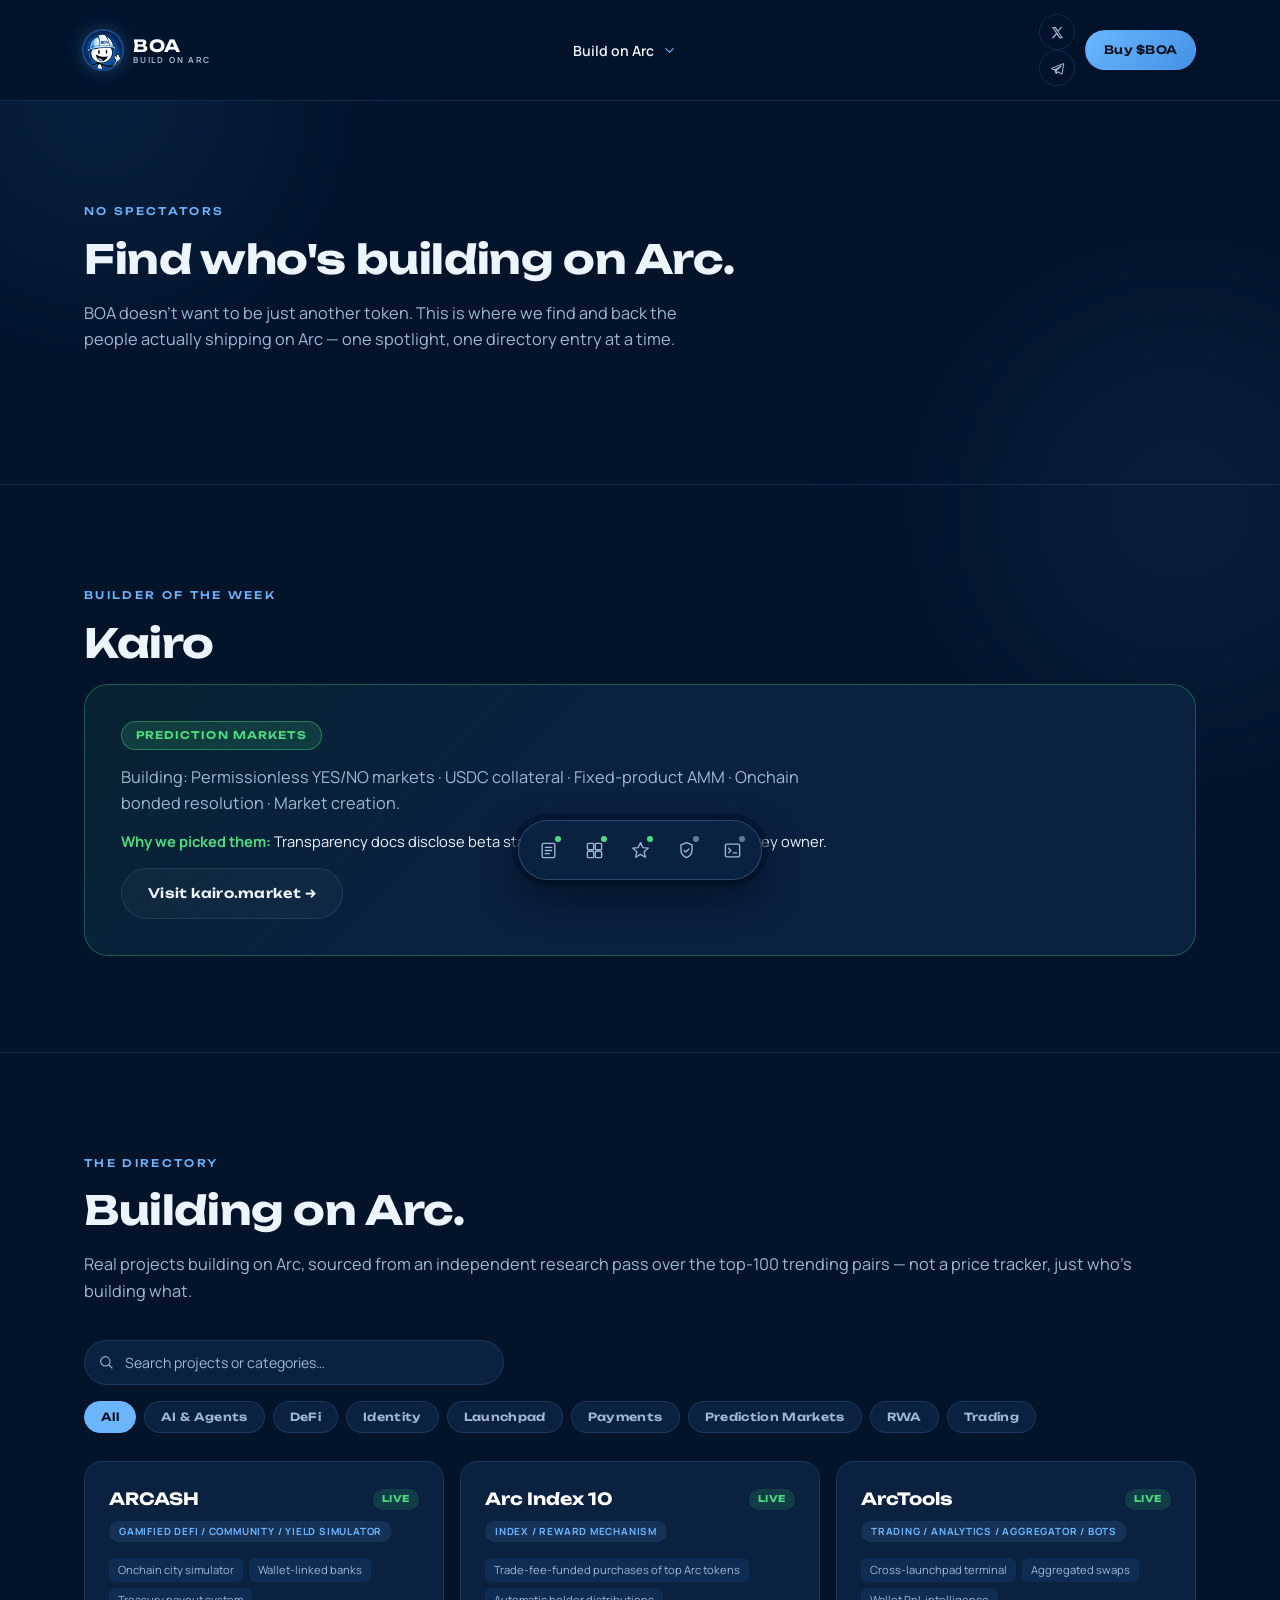
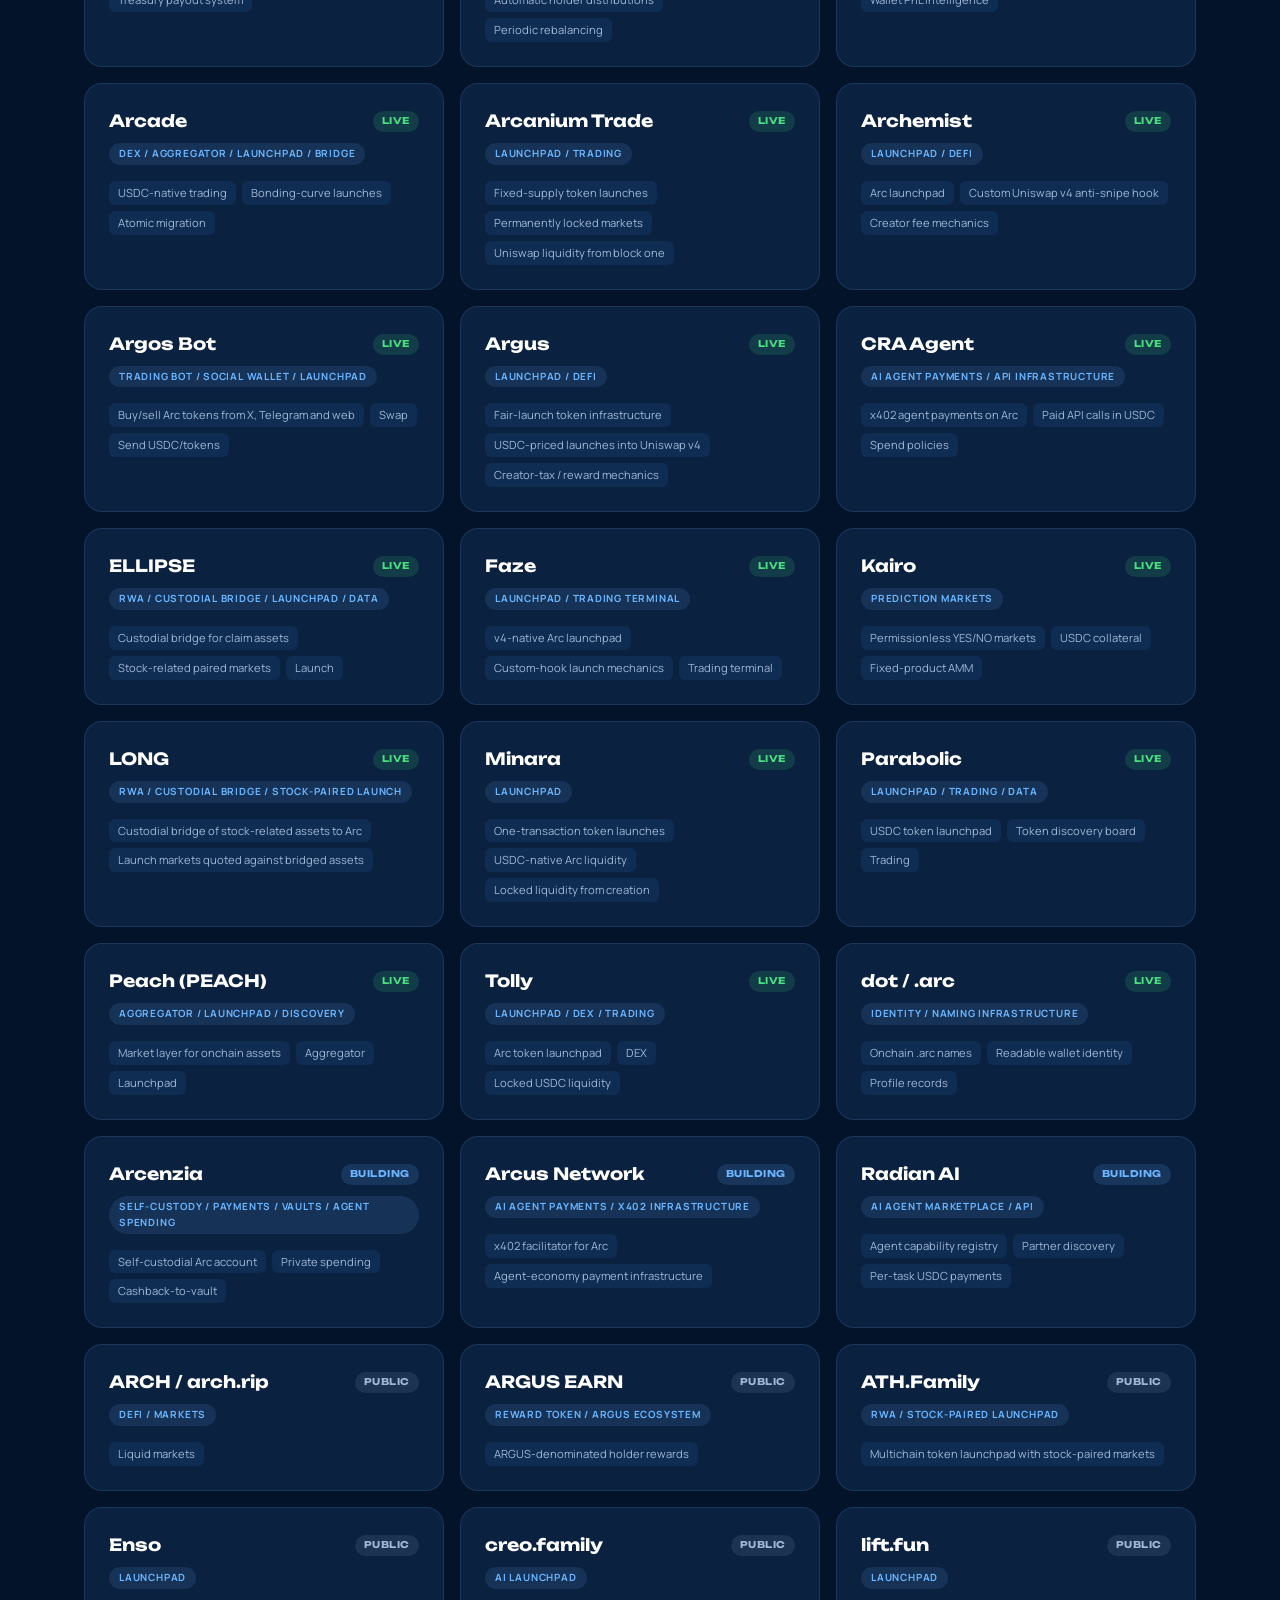
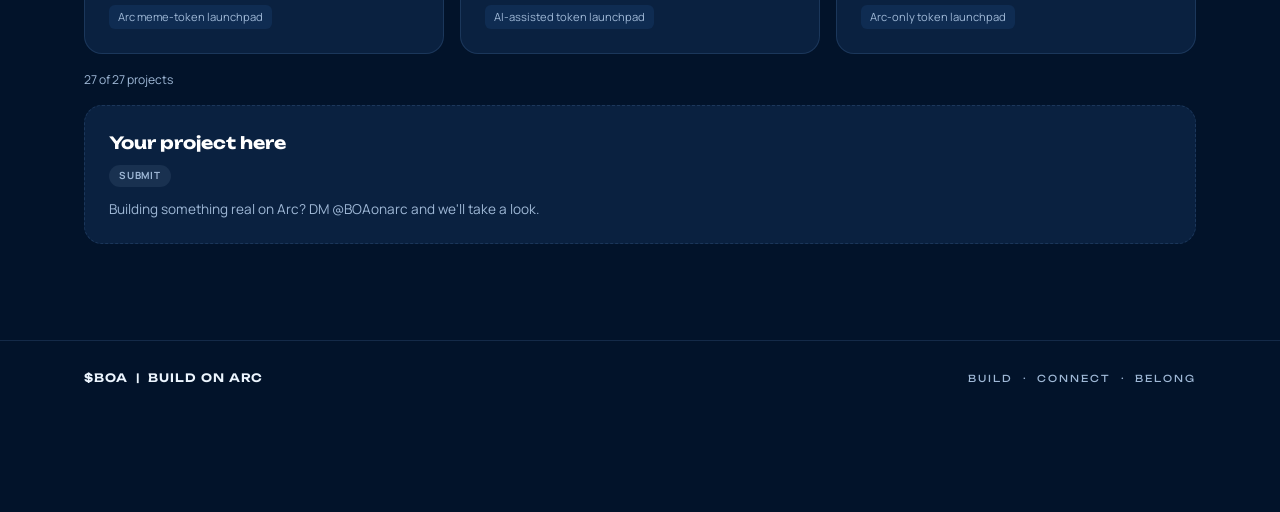
==== commit 0c661767: "Fix reveal flash-then-disappear on mobile + add the Daily Report page Found the real bug behind 'sho" ====
--- a/builders.html
+++ b/builders.html
@@ -14,7 +14,8 @@
 <link rel="preconnect" href="https://fonts.googleapis.com">
 <link rel="preconnect" href="https://fonts.gstatic.com" crossorigin>
 <link href="https://fonts.googleapis.com/css2?family=Unbounded:wght@500;600;700;800&family=Manrope:wght@400;500;600;700&family=Caveat:wght@600&display=swap" rel="stylesheet">
-<link rel="stylesheet" href="style.css?v=9">
+<link rel="stylesheet" href="style.css?v=10">
+<noscript><style>.reveal.reveal-pending{opacity:1 !important;transform:none !important;}</style></noscript>
 </head>
 <body>
 
@@ -39,6 +40,13 @@
           <p class="nav-dropdown-lede">We're not another trading terminal. BOA finds and backs the people actually building on Arc.</p>
         </div>
         <div class="nav-dropdown-list">
+          <a class="nav-item" href="daily.html">
+            <svg viewBox="0 0 24 24" class="ic ic-lg"><rect x="4" y="3" width="16" height="18" rx="2"/><path d="M8 8h8M8 12h8M8 16h5"/></svg>
+            <div class="nav-item-body">
+              <span class="nav-item-title">Daily Report<span class="status-badge status-live">Live</span></span>
+              <span class="nav-item-text">What Arc builders should build next, daily.</span>
+            </div>
+          </a>
           <a class="nav-item" href="builders.html#directory">
             <svg viewBox="0 0 24 24" class="ic ic-lg"><rect x="3" y="3" width="8" height="8" rx="1.5"/><rect x="13" y="3" width="8" height="8" rx="1.5"/><rect x="3" y="13" width="8" height="8" rx="1.5"/><rect x="13" y="13" width="8" height="8" rx="1.5"/></svg>
             <div class="nav-item-body">
@@ -90,7 +98,7 @@
 </header>
 
 <!-- ============ INTRO ============ -->
-<section class="section builders-intro reveal">
+<section class="section builders-intro reveal reveal-pending">
   <div class="wrap">
     <span class="eyebrow">No spectators</span>
     <h1 class="section-title">Find who's building on Arc.</h1>
@@ -99,7 +107,7 @@
 </section>
 
 <!-- ============ BUILDER OF THE WEEK ============ -->
-<section class="section spotlight-section reveal">
+<section class="section spotlight-section reveal reveal-pending">
   <div class="wrap">
     <span class="eyebrow">Builder of the week</span>
     <h2 class="section-title" id="spotlight-name">Loading…</h2>
@@ -108,7 +116,7 @@
 </section>
 
 <!-- ============ DIRECTORY ============ -->
-<section class="section directory-section reveal" id="directory">
+<section class="section directory-section reveal reveal-pending" id="directory">
   <div class="wrap">
     <span class="eyebrow">The directory</span>
     <h2 class="section-title">Building on Arc.</h2>
@@ -136,6 +144,11 @@
 
 <!-- ============ Floating utility dock ============ -->
 <nav class="dock" id="dock" aria-label="BOA utilities">
+  <a class="dock-item" href="daily.html" aria-label="Daily Report — Live">
+    <svg viewBox="0 0 24 24" class="ic"><rect x="4" y="3" width="16" height="18" rx="2"/><path d="M8 8h8M8 12h8M8 16h5"/></svg>
+    <span class="dock-dot dock-dot-live"></span>
+    <span class="dock-tip">Daily Report<em>Live</em></span>
+  </a>
   <a class="dock-item" href="builders.html#directory" aria-label="Builder Directory — Live">
     <svg viewBox="0 0 24 24" class="ic"><rect x="3" y="3" width="8" height="8" rx="1.5"/><rect x="13" y="3" width="8" height="8" rx="1.5"/><rect x="3" y="13" width="8" height="8" rx="1.5"/><rect x="13" y="13" width="8" height="8" rx="1.5"/></svg>
     <span class="dock-dot dock-dot-live"></span>
@@ -167,6 +180,6 @@
 
 <script src="builders-data.js?v=9"></script>
 <script src="builders.js?v=9"></script>
-<script src="script.js?v=9"></script>
+<script src="script.js?v=10"></script>
 </body>
 </html>
--- a/style.css
+++ b/style.css
@@ -352,6 +352,45 @@
 .game-tap-hint{font-family:var(--font-display);font-weight:500;font-size:.72rem;letter-spacing:.1em;text-transform:uppercase;color:var(--ice-dim);}
 .game-result{min-height:1.4em;font-weight:600;color:var(--blue-bright);margin:16px 0 0;}
 
+/* ---------- daily report page ---------- */
+.report-hero{padding-top:64px;}
+.report-theme{
+  font-family:var(--font-display);font-weight:600;font-size:1.05rem;color:var(--ice);
+  border-left:3px solid var(--blue-bright);padding-left:16px;margin:8px 0 0;
+}
+.report-theme strong{color:var(--blue-bright);}
+.report-section .lede{max-width:none;}
+.report-quote-row{display:flex;gap:16px;flex-wrap:wrap;margin:24px 0;}
+.report-quote{flex:1 1 260px;background:var(--panel);border:1px solid var(--line);border-radius:16px;padding:22px;}
+.report-quote p{font-family:var(--font-display);font-size:1.05rem;color:#fff;margin:0;font-style:italic;}
+.report-quote-label{display:block;font-size:.62rem;font-weight:700;letter-spacing:.14em;text-transform:uppercase;margin-bottom:10px;}
+.report-quote-old .report-quote-label{color:var(--ice-dim);}
+.report-quote-new{border-color:rgba(74,222,128,.35);background:linear-gradient(135deg,rgba(74,222,128,.06),var(--panel) 60%);}
+.report-quote-new .report-quote-label{color:#4ade80;}
+
+.report-mini-grid{display:grid;grid-template-columns:repeat(2,1fr);gap:16px;}
+.report-mini-card{background:var(--panel);border:1px solid var(--line);border-radius:16px;padding:22px;}
+.report-mini-title{display:block;font-family:var(--font-display);font-weight:600;font-size:.92rem;color:var(--blue-bright);margin-bottom:8px;}
+.report-mini-card p{font-size:.88rem;color:var(--ice-dim);margin:0;line-height:1.55;}
+
+.opportunity-grid{display:grid;grid-template-columns:repeat(3,1fr);gap:16px;}
+.opportunity-card{
+  position:relative;background:var(--panel);border:1px solid var(--line);border-radius:18px;padding:26px;
+  display:flex;flex-direction:column;gap:10px;align-items:flex-start;transition:border-color .15s,transform .15s;
+}
+.opportunity-card:hover{border-color:var(--blue-bright);transform:translateY(-3px);}
+.opportunity-num{position:absolute;top:20px;right:22px;font-family:var(--font-display);font-weight:700;font-size:.72rem;color:var(--ice-dim);opacity:.6;}
+.opportunity-card .ic-lg{color:var(--blue-bright);}
+.opportunity-title{font-family:var(--font-display);font-weight:600;font-size:.95rem;color:#fff;}
+.opportunity-desc{font-size:.84rem;color:var(--ice-dim);margin:0;line-height:1.55;}
+
+.report-checklist{display:flex;flex-direction:column;gap:10px;margin:20px 0 28px;max-width:640px;}
+.report-check{
+  font-size:.9rem;color:var(--ice-dim);padding:12px 18px;background:var(--panel);border:1px solid var(--line);
+  border-radius:12px;
+}
+.report-check strong{color:var(--ice);}
+
 /* ---------- builders page ---------- */
 .builders-intro .lede{max-width:640px;}
 .spotlight-card{
@@ -481,6 +520,9 @@
   .hero{padding:60px 0 48px;}
   .pillar-row{grid-template-columns:repeat(2,1fr);}
   .directory-grid{grid-template-columns:1fr;}
+  .report-mini-grid{grid-template-columns:1fr;}
+  .opportunity-grid{grid-template-columns:1fr;}
+  .report-quote-row{flex-direction:column;}
   .community-grid{grid-template-columns:repeat(2,1fr);}
   .token-card{padding:26px;}
   .chart-frame{height:400px;}
